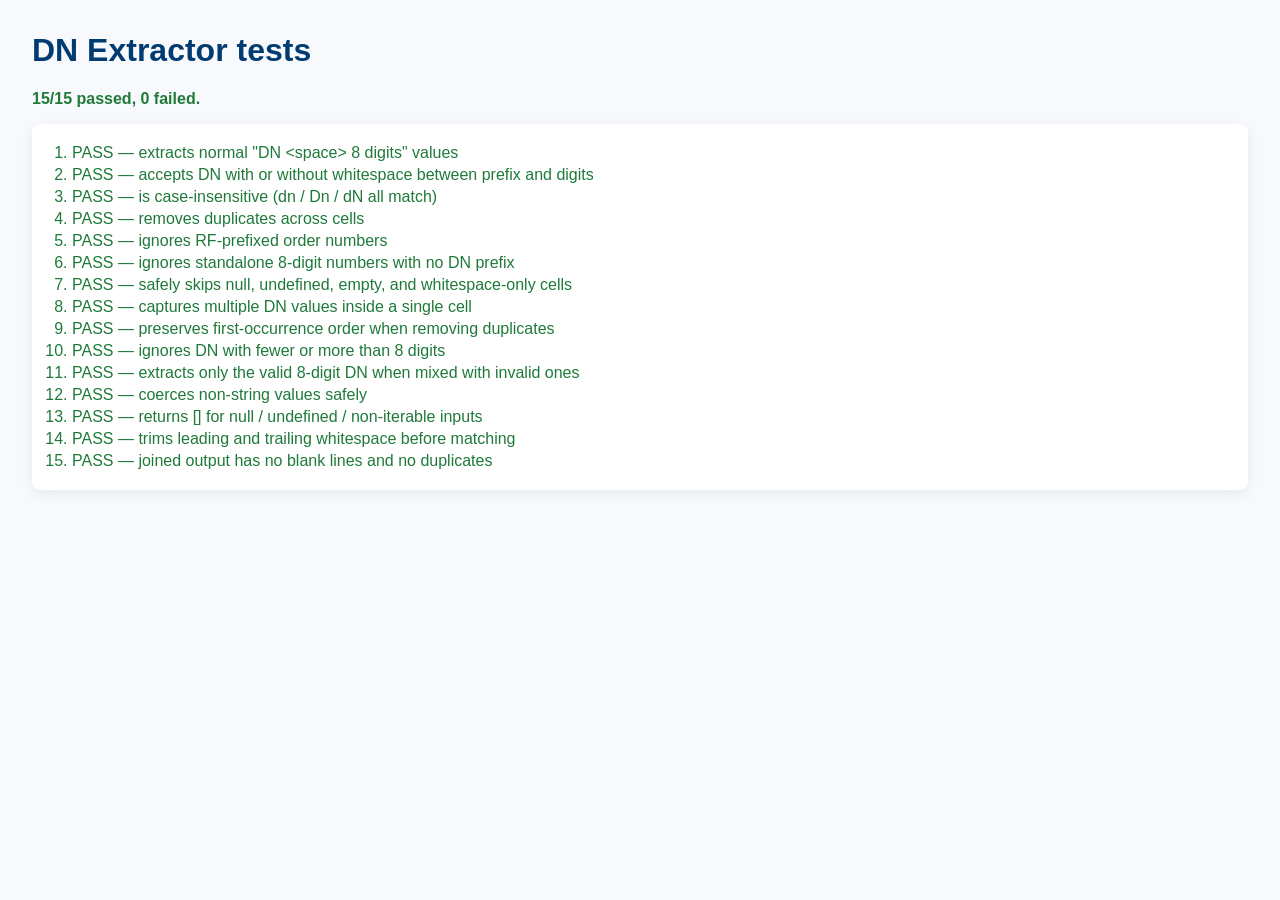
==== tests.html @ d2fe7594 "Add tests for DN order-number extractor Dependency-free test harness that runs both in Node (`node t" ====
<!DOCTYPE html>
<html lang="en">
<head>
  <meta charset="UTF-8">
  <meta name="viewport" content="width=device-width,initial-scale=1.0">
  <title>Manifest Merger – DN Extractor tests</title>
  <style>
    body {
      font-family: Arial, sans-serif;
      background: #f7f9fc;
      color: #1f2a44;
      margin: 0;
      padding: 2rem;
    }
    h1 {
      color: #003b71;
      margin-top: 0;
    }
    #summary {
      font-weight: 700;
      margin: 1rem 0;
    }
    #summary.ok { color: #1f7a3a; }
    #summary.fail { color: #b3261e; }
    ol {
      background: #ffffff;
      border-radius: 8px;
      padding: 1rem 1rem 1rem 2.5rem;
      box-shadow: 0 4px 12px rgba(0, 59, 113, 0.08);
    }
    li { margin: 0.25rem 0; }
    li.pass { color: #1f7a3a; }
    li.fail { color: #b3261e; }
    .err {
      display: block;
      font-family: monospace;
      background: #fff5f5;
      color: #7a1a13;
      padding: 0.4rem 0.6rem;
      margin-top: 0.25rem;
      border-radius: 4px;
      white-space: pre-wrap;
    }
  </style>
</head>
<body>
  <h1>DN Extractor tests</h1>
  <div id="summary">Running…</div>
  <ol id="results"></ol>

  <script>
    window.__renderDNExtractorTestResults = function (summary) {
      const summaryEl = document.getElementById('summary');
      const list = document.getElementById('results');
      summaryEl.textContent =
        summary.passed + '/' + summary.total + ' passed, ' + summary.failed + ' failed.';
      summaryEl.className = summary.failed === 0 ? 'ok' : 'fail';
      list.innerHTML = '';
      for (const r of summary.results) {
        const li = document.createElement('li');
        li.className = r.passed ? 'pass' : 'fail';
        li.textContent = (r.passed ? 'PASS' : 'FAIL') + ' — ' + r.name;
        if (!r.passed) {
          const err = document.createElement('span');
          err.className = 'err';
          err.textContent = r.error;
          li.appendChild(err);
        }
        list.appendChild(li);
      }
    };
  </script>
  <script src="dn-extractor.js"></script>
  <script src="tests/dn-extractor.test.js"></script>
</body>
</html>
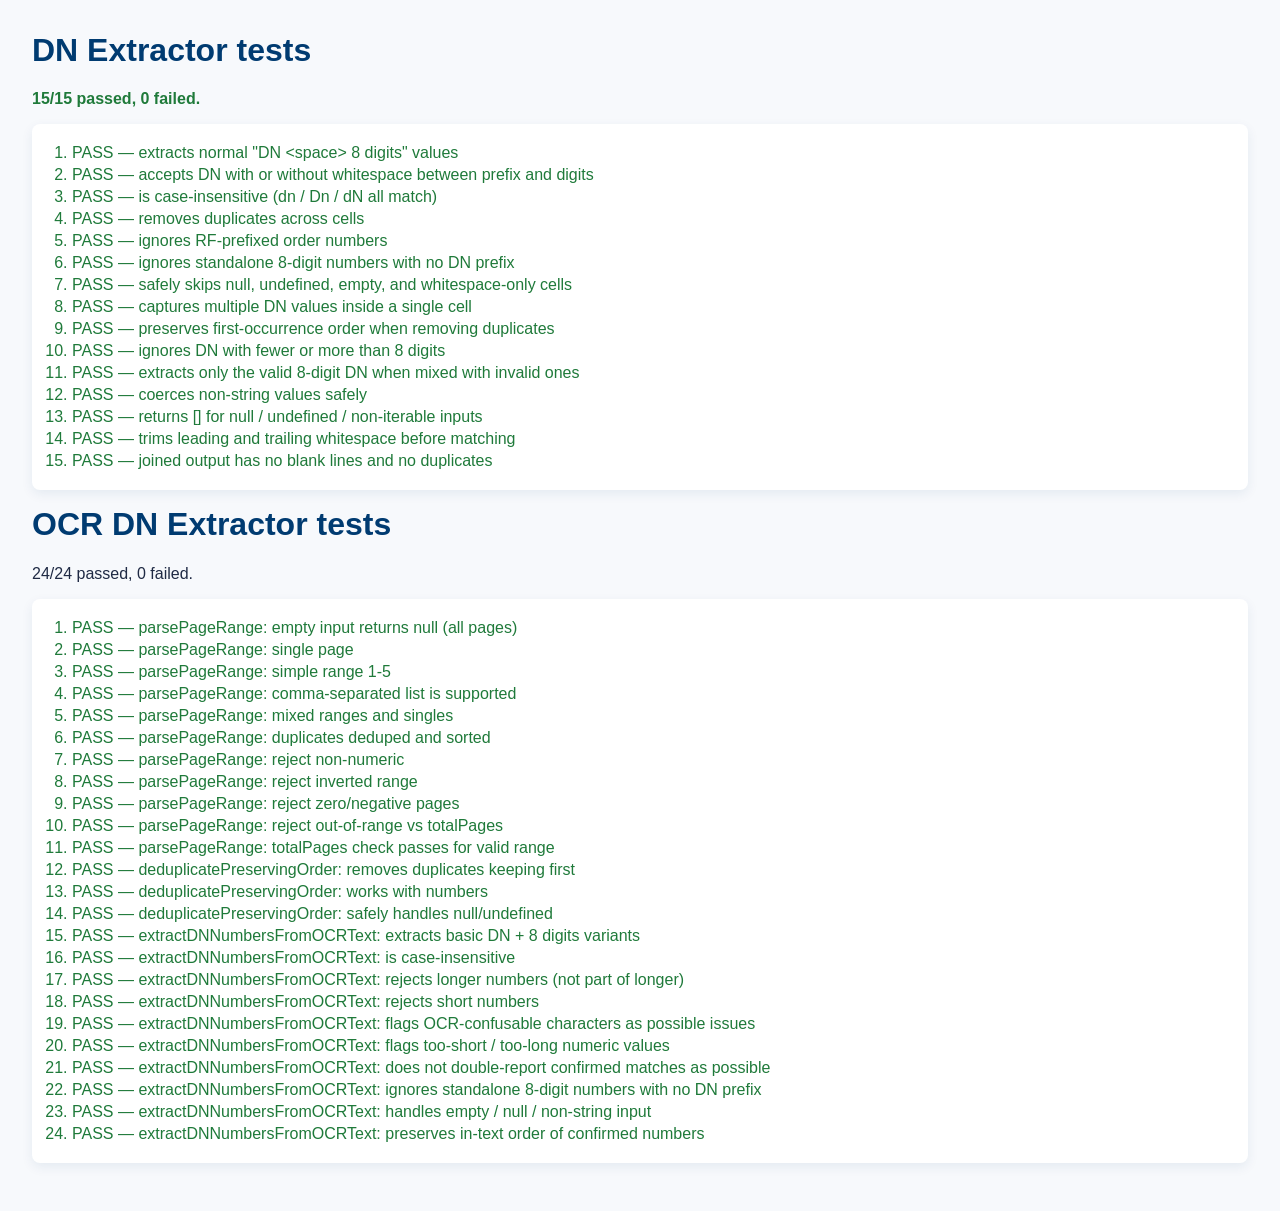
==== commit 64968ac5: "Add pure OCR DN extraction module and tests Introduces a UI-independent module for the upcoming OCR " ====
--- a/tests.html
+++ b/tests.html
@@ -48,10 +48,14 @@
   <div id="summary">Running…</div>
   <ol id="results"></ol>
 
+  <h1>OCR DN Extractor tests</h1>
+  <div id="ocr-summary">Running…</div>
+  <ol id="ocr-results"></ol>
+
   <script>
-    window.__renderDNExtractorTestResults = function (summary) {
-      const summaryEl = document.getElementById('summary');
-      const list = document.getElementById('results');
+    function renderInto(summaryElId, resultsElId, summary) {
+      const summaryEl = document.getElementById(summaryElId);
+      const list = document.getElementById(resultsElId);
       summaryEl.textContent =
         summary.passed + '/' + summary.total + ' passed, ' + summary.failed + ' failed.';
       summaryEl.className = summary.failed === 0 ? 'ok' : 'fail';
@@ -68,9 +72,18 @@
         }
         list.appendChild(li);
       }
+    }
+
+    window.__renderDNExtractorTestResults = function (summary) {
+      renderInto('summary', 'results', summary);
+    };
+    window.__renderOCRDNExtractorTestResults = function (summary) {
+      renderInto('ocr-summary', 'ocr-results', summary);
     };
   </script>
   <script src="dn-extractor.js"></script>
   <script src="tests/dn-extractor.test.js"></script>
+  <script src="ocr-dn-extractor.js"></script>
+  <script src="tests/ocr-dn-extractor.test.js"></script>
 </body>
 </html>
